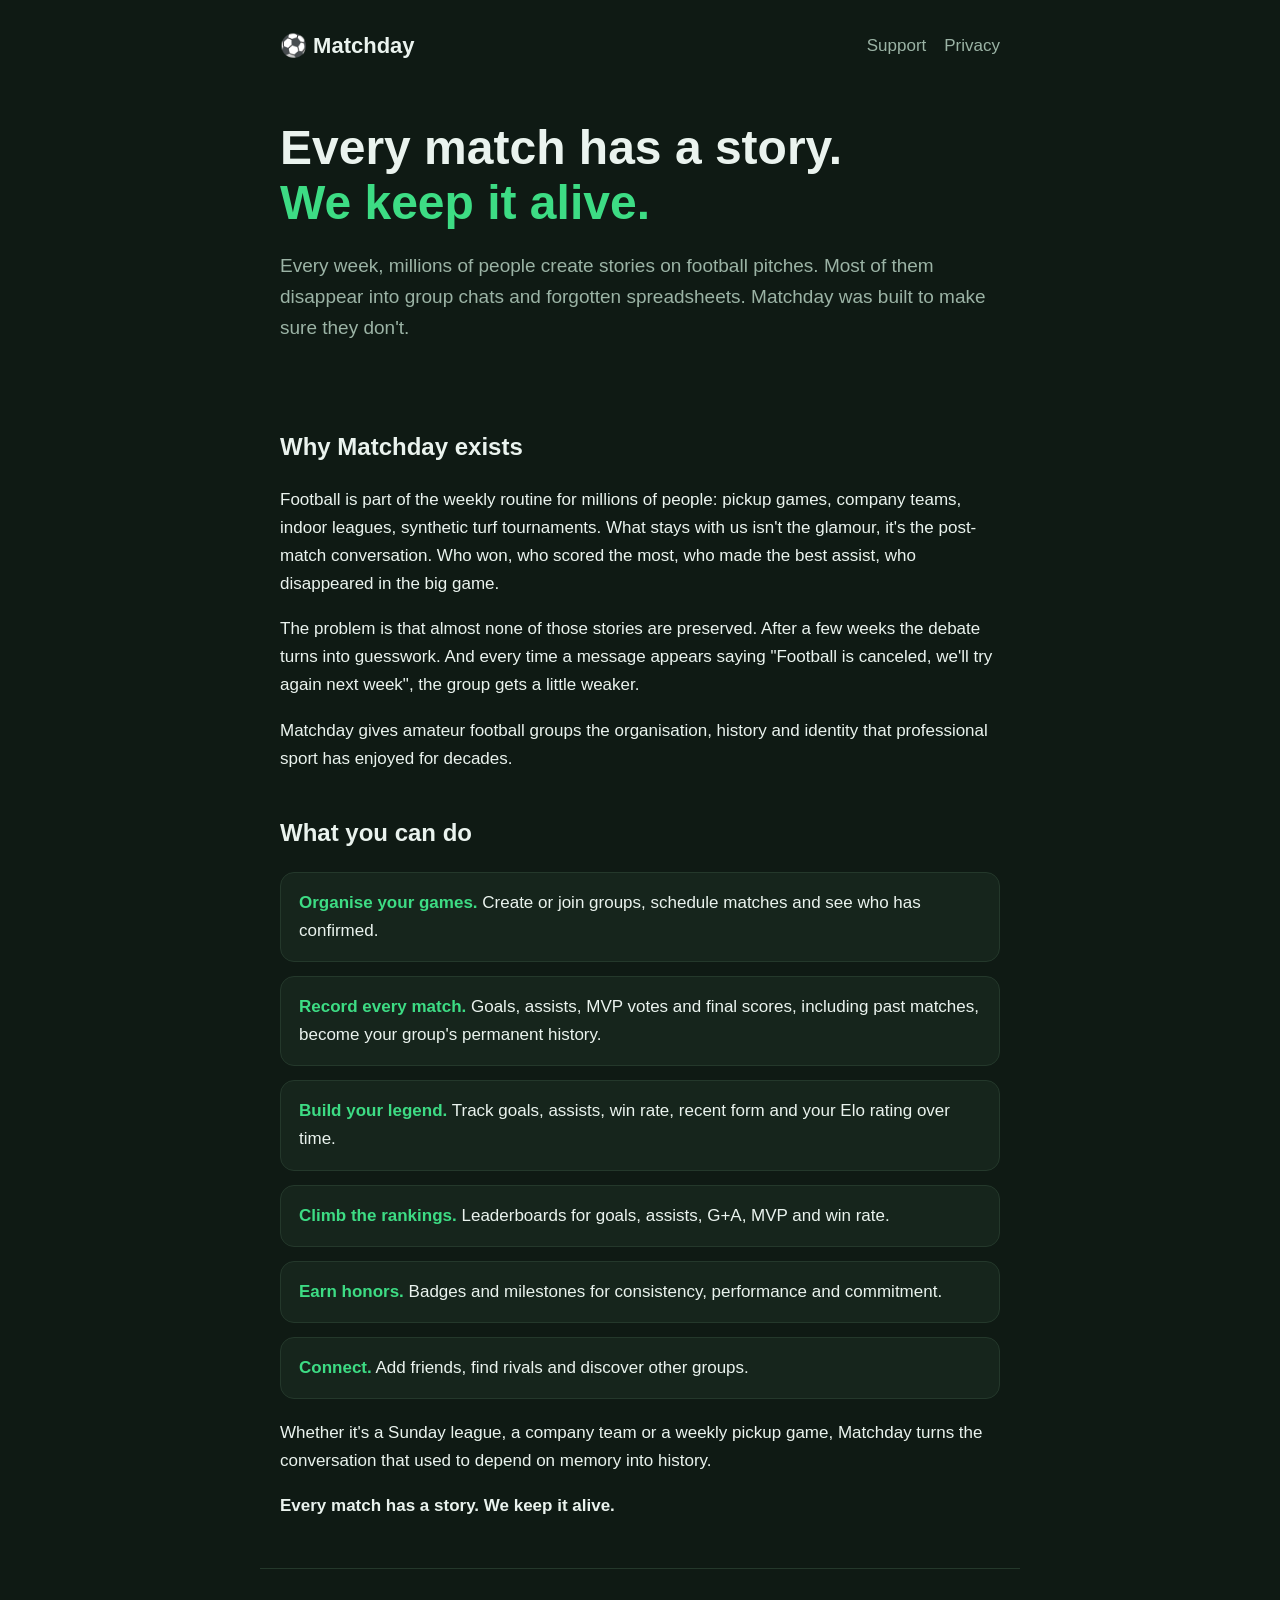
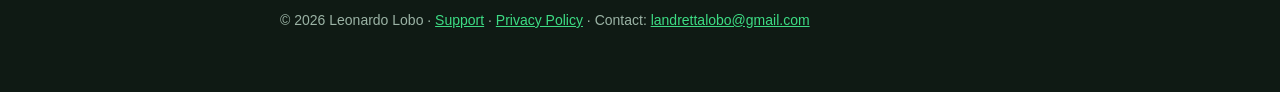
==== index.html @ 34629f0b "Add files via upload" ====
<!doctype html>
<html lang="en"><head><meta charset="utf-8"><meta name="viewport" content="width=device-width,initial-scale=1">
<title>Matchday: Amateur Football</title>
<meta name="description" content="Every match has a story. We keep it alive. Organise your games, record every match and build your football history.">
<link rel="stylesheet" href="style.css"></head><body>
<header><a class="brand" href="index.html">⚽ Matchday</a><nav><a href="support.html">Support</a><a href="privacy.html">Privacy</a></nav></header>
<main>
<section class="hero"><h1>Every match has a story.<br><span>We keep it alive.</span></h1>
<p class="lead">Every week, millions of people create stories on football pitches. Most of them disappear into group chats and forgotten spreadsheets. Matchday was built to make sure they don't.</p></section>

<h2>Why Matchday exists</h2>
<p>Football is part of the weekly routine for millions of people: pickup games, company teams, indoor leagues, synthetic turf tournaments. What stays with us isn't the glamour, it's the post-match conversation. Who won, who scored the most, who made the best assist, who disappeared in the big game.</p>
<p>The problem is that almost none of those stories are preserved. After a few weeks the debate turns into guesswork. And every time a message appears saying "Football is canceled, we'll try again next week", the group gets a little weaker.</p>
<p>Matchday gives amateur football groups the organisation, history and identity that professional sport has enjoyed for decades.</p>

<h2>What you can do</h2>
<div class="cards">
<div class="card"><b>Organise your games.</b> Create or join groups, schedule matches and see who has confirmed.</div>
<div class="card"><b>Record every match.</b> Goals, assists, MVP votes and final scores, including past matches, become your group's permanent history.</div>
<div class="card"><b>Build your legend.</b> Track goals, assists, win rate, recent form and your Elo rating over time.</div>
<div class="card"><b>Climb the rankings.</b> Leaderboards for goals, assists, G+A, MVP and win rate.</div>
<div class="card"><b>Earn honors.</b> Badges and milestones for consistency, performance and commitment.</div>
<div class="card"><b>Connect.</b> Add friends, find rivals and discover other groups.</div>
</div>
<p>Whether it's a Sunday league, a company team or a weekly pickup game, Matchday turns the conversation that used to depend on memory into history.</p>
<p><b>Every match has a story. We keep it alive.</b></p>
</main>
<footer>© 2026 Leonardo Lobo · <a href="support.html">Support</a> · <a href="privacy.html">Privacy Policy</a> · Contact: <a href="mailto:landrettalobo@gmail.com">landrettalobo@gmail.com</a></footer>
</body></html>
---- style.css ----
:root{--bg:#0f1a14;--card:#16251c;--text:#eaf3ee;--muted:#9bb3a5;--green:#3ddc84;--line:#24382b}
*{box-sizing:border-box}
body{margin:0;background:var(--bg);color:var(--text);font:17px/1.65 -apple-system,BlinkMacSystemFont,"Segoe UI",Roboto,Helvetica,Arial,sans-serif}
a{color:var(--green)}
header,main,footer{max-width:760px;margin:0 auto;padding:0 20px}
header{padding-top:28px;display:flex;justify-content:space-between;align-items:center}
.brand{font-weight:800;font-size:22px;color:var(--text);text-decoration:none}
nav a{margin-left:18px;text-decoration:none;color:var(--muted)}
nav a:hover{color:var(--green)}
.hero{padding:56px 0 24px}
h1{font-size:clamp(32px,6vw,48px);line-height:1.15;margin:0 0 16px}
h1 span{color:var(--green)}
h2{margin-top:40px;font-size:24px}
h3{margin-top:28px;font-size:18px}
.lead{color:var(--muted);font-size:19px}
.cards{display:grid;gap:14px;margin:20px 0}
.card{background:var(--card);border:1px solid var(--line);border-radius:14px;padding:16px 18px}
.card b{color:var(--green)}
footer{padding:40px 20px 60px;color:var(--muted);font-size:14px;border-top:1px solid var(--line);margin-top:48px}
.updated{color:var(--muted);font-size:14px}
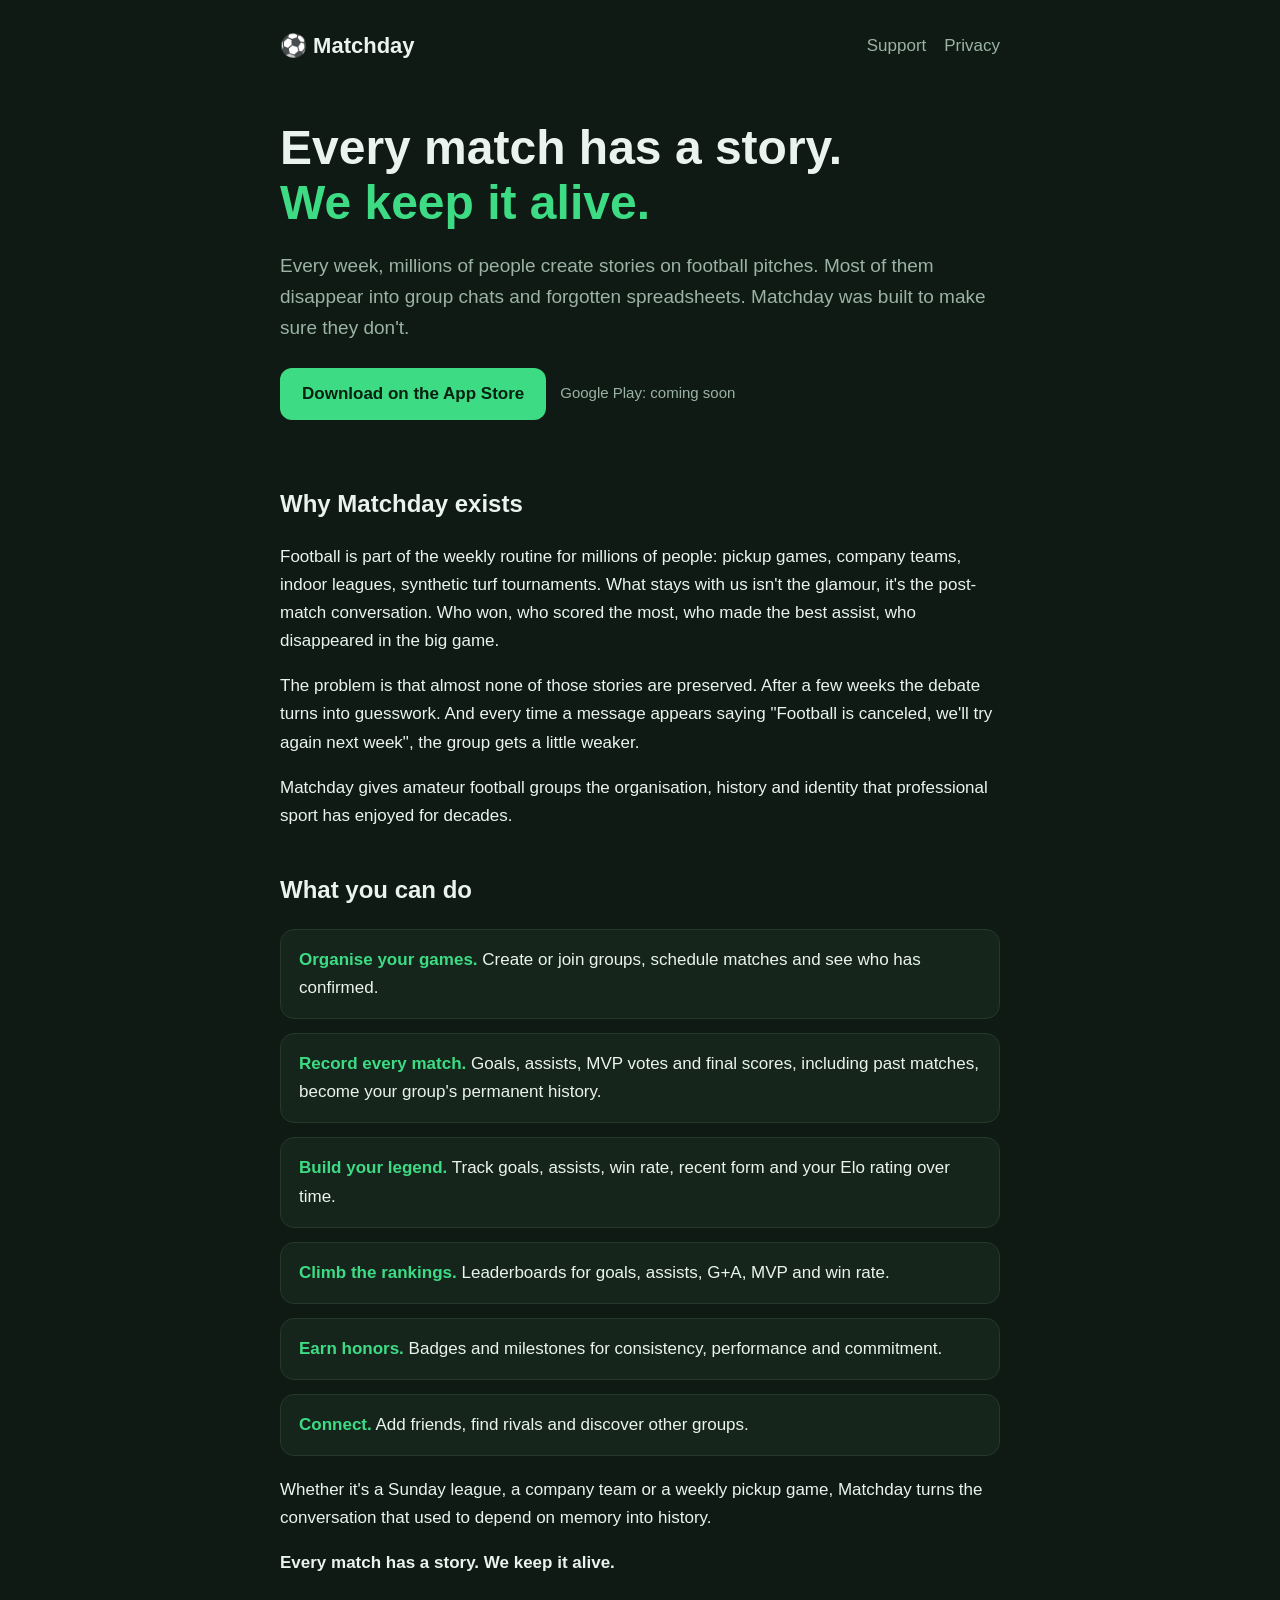
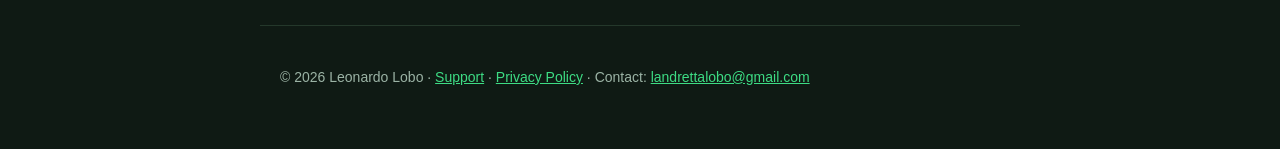
==== commit 1aacce7f: "Add App Store download button to home page" ====
--- a/index.html
+++ b/index.html
@@ -6,7 +6,8 @@
 <header><a class="brand" href="index.html">⚽ Matchday</a><nav><a href="support.html">Support</a><a href="privacy.html">Privacy</a></nav></header>
 <main>
 <section class="hero"><h1>Every match has a story.<br><span>We keep it alive.</span></h1>
-<p class="lead">Every week, millions of people create stories on football pitches. Most of them disappear into group chats and forgotten spreadsheets. Matchday was built to make sure they don't.</p></section>
+<p class="lead">Every week, millions of people create stories on football pitches. Most of them disappear into group chats and forgotten spreadsheets. Matchday was built to make sure they don't.</p>
+<p class="cta"><a class="btn" href="https://apps.apple.com/us/app/matchday-amateur-football/id6829708307">Download on the App Store</a><span class="soon">Google Play: coming soon</span></p></section>
 
 <h2>Why Matchday exists</h2>
 <p>Football is part of the weekly routine for millions of people: pickup games, company teams, indoor leagues, synthetic turf tournaments. What stays with us isn't the glamour, it's the post-match conversation. Who won, who scored the most, who made the best assist, who disappeared in the big game.</p>
--- a/style.css
+++ b/style.css
@@ -18,3 +18,7 @@
 .card b{color:var(--green)}
 footer{padding:40px 20px 60px;color:var(--muted);font-size:14px;border-top:1px solid var(--line);margin-top:48px}
 .updated{color:var(--muted);font-size:14px}
+.cta{display:flex;flex-wrap:wrap;align-items:center;gap:14px;margin:24px 0 0}
+.btn{background:var(--green);color:#06210f;font-weight:700;text-decoration:none;padding:12px 22px;border-radius:12px}
+.btn:hover{filter:brightness(1.1)}
+.soon{color:var(--muted);font-size:15px}
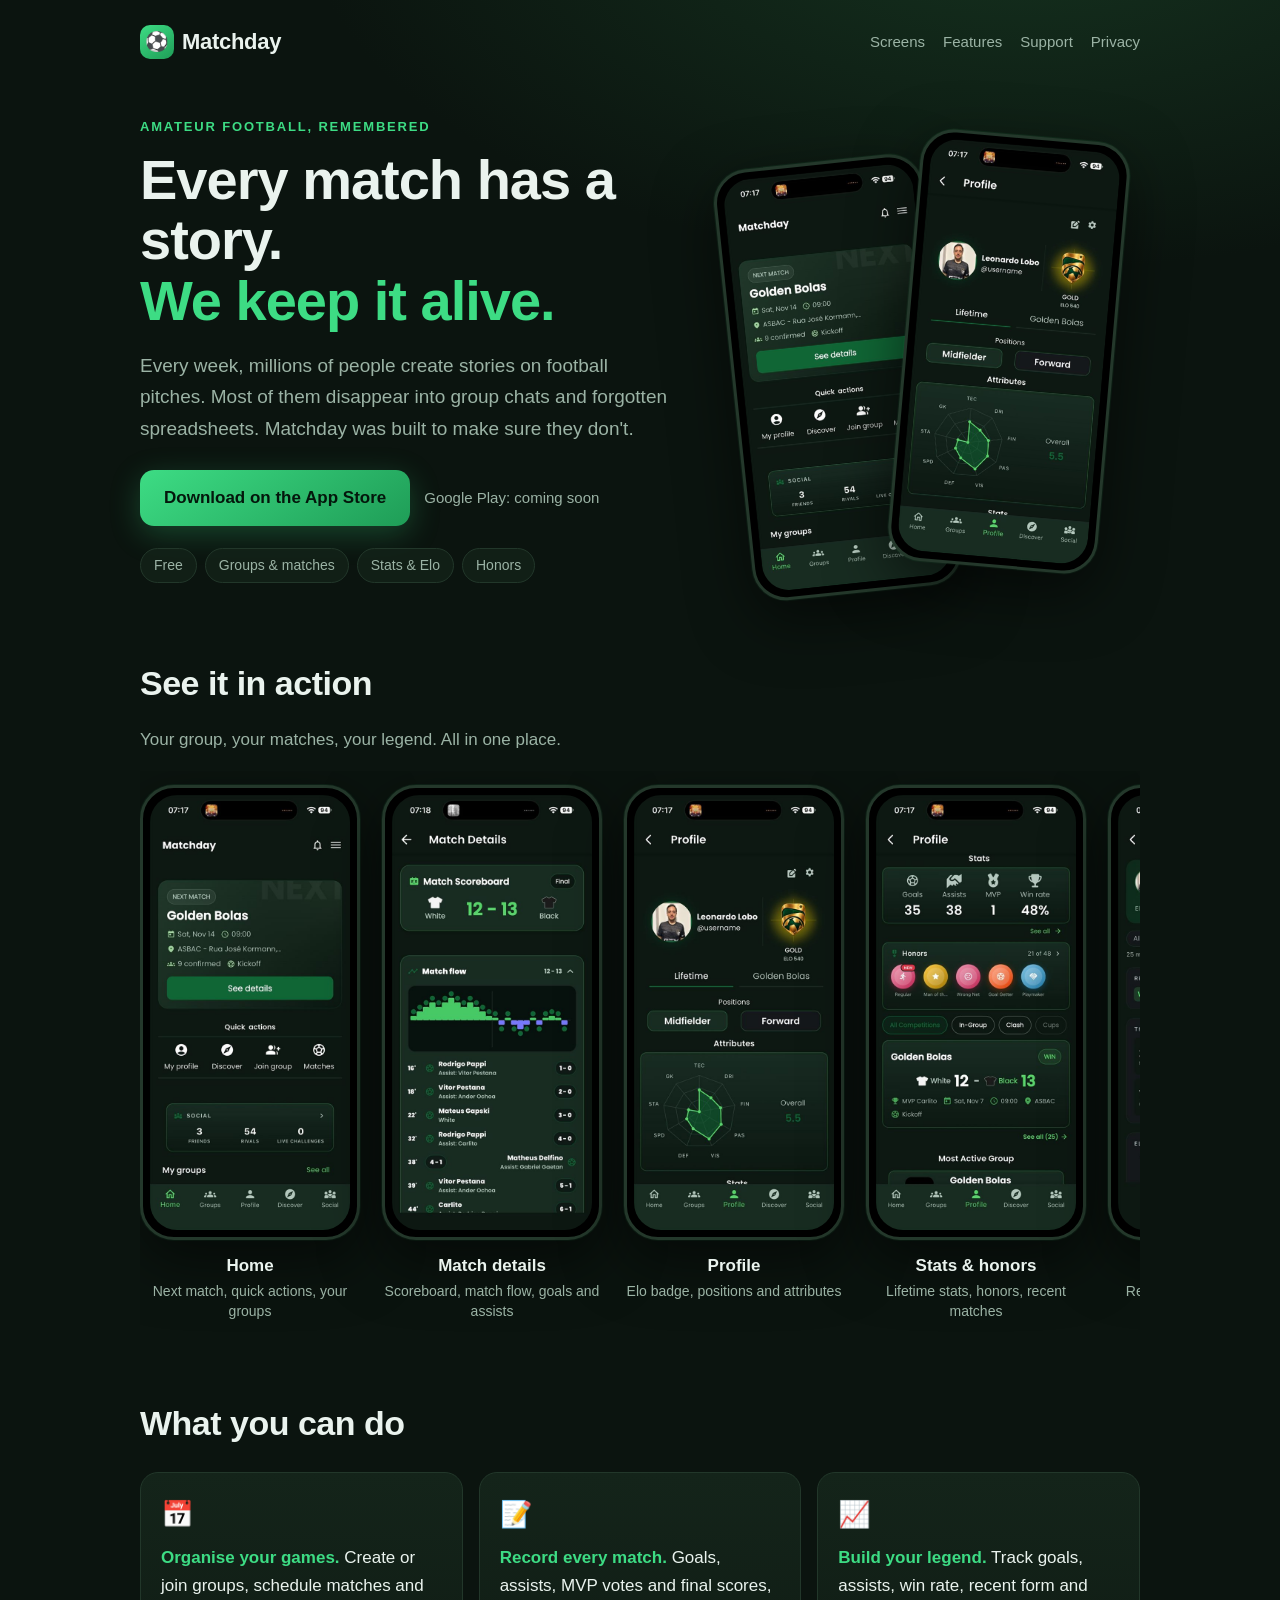
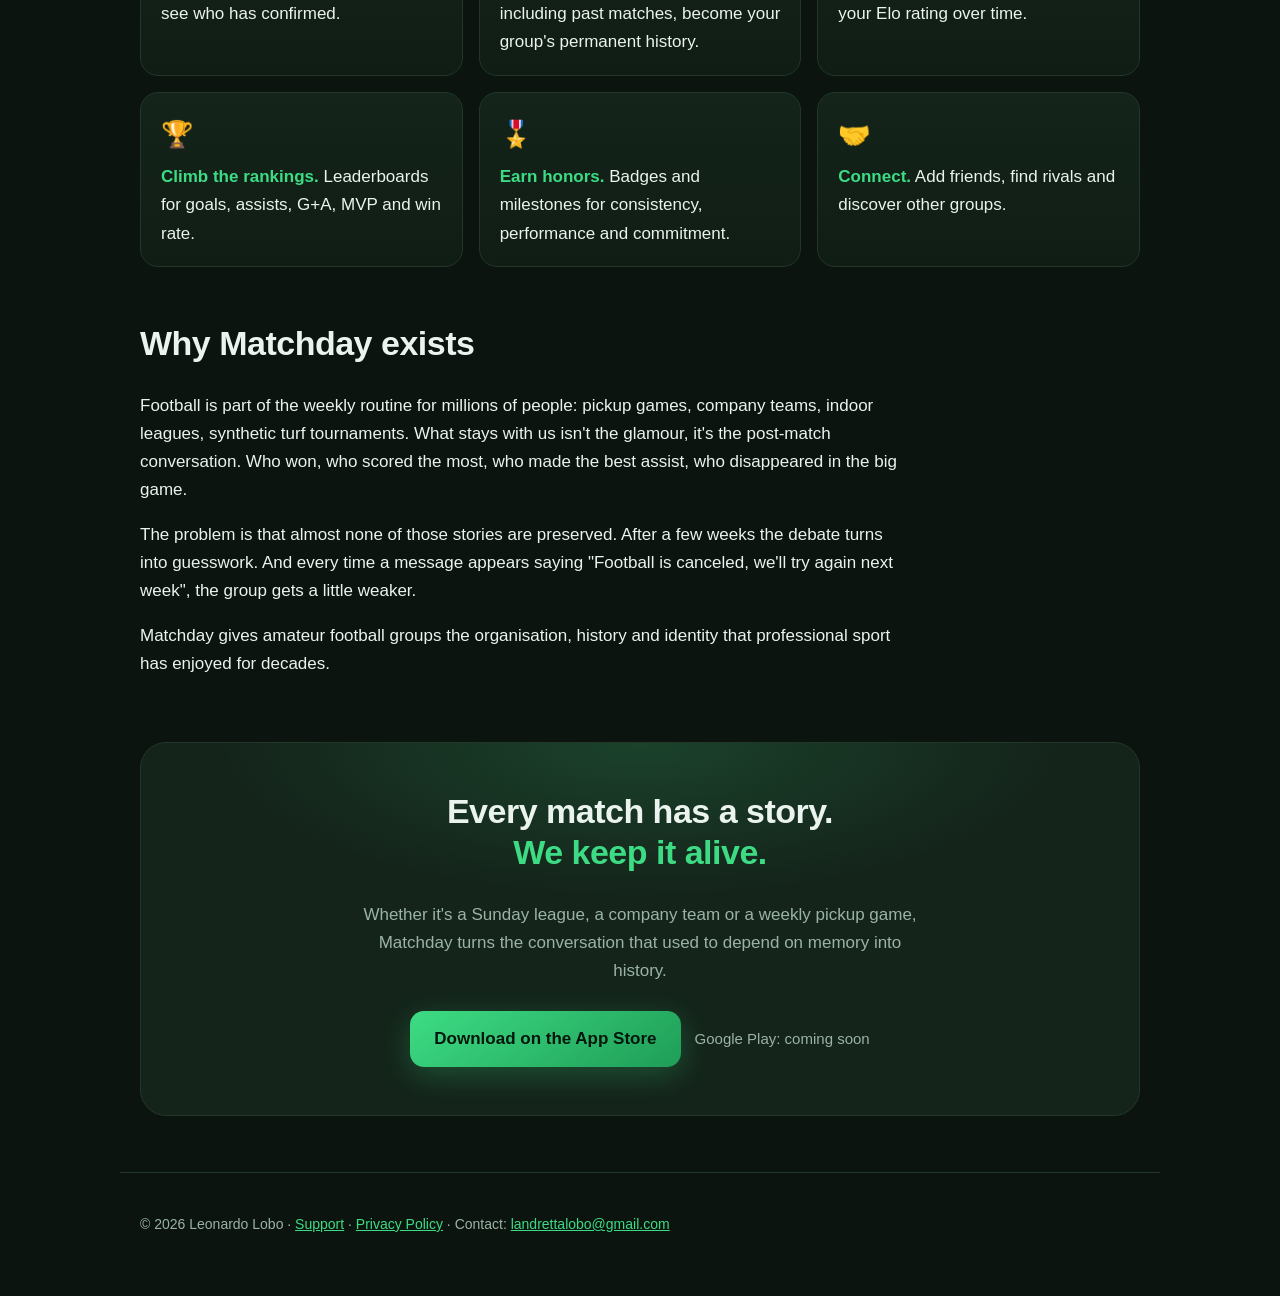
==== commit 3fe6d6c0: "Redesign home page with app screenshots and brand styling" ====
--- a/index.html
+++ b/index.html
@@ -2,29 +2,67 @@
 <html lang="en"><head><meta charset="utf-8"><meta name="viewport" content="width=device-width,initial-scale=1">
 <title>Matchday: Amateur Football</title>
 <meta name="description" content="Every match has a story. We keep it alive. Organise your games, record every match and build your football history.">
+<meta name="theme-color" content="#0b140f">
+<meta property="og:title" content="Matchday: Amateur Football">
+<meta property="og:description" content="Every match has a story. We keep it alive.">
+<meta property="og:image" content="https://loboleo1994.github.io/matchday/shot6.jpg">
 <link rel="stylesheet" href="style.css"></head><body>
-<header><a class="brand" href="index.html">⚽ Matchday</a><nav><a href="support.html">Support</a><a href="privacy.html">Privacy</a></nav></header>
+<header class="site"><a class="brand" href="index.html"><span class="ball">⚽</span> Matchday</a><nav><a href="#screens">Screens</a><a href="#features">Features</a><a href="support.html">Support</a><a href="privacy.html">Privacy</a></nav></header>
 <main>
-<section class="hero"><h1>Every match has a story.<br><span>We keep it alive.</span></h1>
-<p class="lead">Every week, millions of people create stories on football pitches. Most of them disappear into group chats and forgotten spreadsheets. Matchday was built to make sure they don't.</p>
-<p class="cta"><a class="btn" href="https://apps.apple.com/us/app/matchday-amateur-football/id6829708307">Download on the App Store</a><span class="soon">Google Play: coming soon</span></p></section>
 
-<h2>Why Matchday exists</h2>
-<p>Football is part of the weekly routine for millions of people: pickup games, company teams, indoor leagues, synthetic turf tournaments. What stays with us isn't the glamour, it's the post-match conversation. Who won, who scored the most, who made the best assist, who disappeared in the big game.</p>
-<p>The problem is that almost none of those stories are preserved. After a few weeks the debate turns into guesswork. And every time a message appears saying "Football is canceled, we'll try again next week", the group gets a little weaker.</p>
-<p>Matchday gives amateur football groups the organisation, history and identity that professional sport has enjoyed for decades.</p>
+<section class="hero split">
+  <div class="hero-copy">
+    <p class="eyebrow">Amateur football, remembered</p>
+    <h1>Every match has a story.<br><span>We keep it alive.</span></h1>
+    <p class="lead">Every week, millions of people create stories on football pitches. Most of them disappear into group chats and forgotten spreadsheets. Matchday was built to make sure they don't.</p>
+    <p class="cta"><a class="btn" href="https://apps.apple.com/us/app/matchday-amateur-football/id6829708307">Download on the App Store</a><span class="soon">Google Play: coming soon</span></p>
+    <ul class="chips"><li>Free</li><li>Groups &amp; matches</li><li>Stats &amp; Elo</li><li>Honors</li></ul>
+  </div>
+  <div class="hero-art">
+    <div class="phone tilt-l"><img src="shot6.jpg" alt="Matchday home screen" width="270" height="587"></div>
+    <div class="phone tilt-r"><img src="shot5.jpg" alt="Matchday player profile with Elo badge" width="270" height="587"></div>
+  </div>
+</section>
 
-<h2>What you can do</h2>
-<div class="cards">
-<div class="card"><b>Organise your games.</b> Create or join groups, schedule matches and see who has confirmed.</div>
-<div class="card"><b>Record every match.</b> Goals, assists, MVP votes and final scores, including past matches, become your group's permanent history.</div>
-<div class="card"><b>Build your legend.</b> Track goals, assists, win rate, recent form and your Elo rating over time.</div>
-<div class="card"><b>Climb the rankings.</b> Leaderboards for goals, assists, G+A, MVP and win rate.</div>
-<div class="card"><b>Earn honors.</b> Badges and milestones for consistency, performance and commitment.</div>
-<div class="card"><b>Connect.</b> Add friends, find rivals and discover other groups.</div>
-</div>
-<p>Whether it's a Sunday league, a company team or a weekly pickup game, Matchday turns the conversation that used to depend on memory into history.</p>
-<p><b>Every match has a story. We keep it alive.</b></p>
+<section id="screens">
+  <h2>See it in action</h2>
+  <p class="sub">Your group, your matches, your legend. All in one place.</p>
+  <div class="gallery">
+    <figure><div class="phone"><img loading="lazy" src="shot6.jpg" alt="Home screen" width="270" height="587"></div><figcaption>Home<small>Next match, quick actions, your groups</small></figcaption></figure>
+    <figure><div class="phone"><img loading="lazy" src="shot7.jpg" alt="Match details" width="270" height="587"></div><figcaption>Match details<small>Scoreboard, match flow, goals and assists</small></figcaption></figure>
+    <figure><div class="phone"><img loading="lazy" src="shot5.jpg" alt="Player profile" width="270" height="587"></div><figcaption>Profile<small>Elo badge, positions and attributes</small></figcaption></figure>
+    <figure><div class="phone"><img loading="lazy" src="shot4.jpg" alt="Stats and honors" width="270" height="587"></div><figcaption>Stats &amp; honors<small>Lifetime stats, honors, recent matches</small></figcaption></figure>
+    <figure><div class="phone"><img loading="lazy" src="shot1.jpg" alt="My performance" width="270" height="587"></div><figcaption>My performance<small>Recent form, win rate and Elo progression</small></figcaption></figure>
+    <figure><div class="phone"><img loading="lazy" src="shot2.jpg" alt="Rankings" width="270" height="587"></div><figcaption>Rankings<small>Goals, assists, G+A, MVP and win rate</small></figcaption></figure>
+    <figure><div class="phone"><img loading="lazy" src="shot3.jpg" alt="Honors" width="270" height="587"></div><figcaption>Honors<small>Badges for consistency and commitment</small></figcaption></figure>
+  </div>
+</section>
+
+<section id="features">
+  <h2>What you can do</h2>
+  <div class="cards">
+    <div class="card"><span class="ico">📅</span><b>Organise your games.</b> Create or join groups, schedule matches and see who has confirmed.</div>
+    <div class="card"><span class="ico">📝</span><b>Record every match.</b> Goals, assists, MVP votes and final scores, including past matches, become your group's permanent history.</div>
+    <div class="card"><span class="ico">📈</span><b>Build your legend.</b> Track goals, assists, win rate, recent form and your Elo rating over time.</div>
+    <div class="card"><span class="ico">🏆</span><b>Climb the rankings.</b> Leaderboards for goals, assists, G+A, MVP and win rate.</div>
+    <div class="card"><span class="ico">🎖️</span><b>Earn honors.</b> Badges and milestones for consistency, performance and commitment.</div>
+    <div class="card"><span class="ico">🤝</span><b>Connect.</b> Add friends, find rivals and discover other groups.</div>
+  </div>
+</section>
+
+<section class="story">
+  <h2>Why Matchday exists</h2>
+  <p>Football is part of the weekly routine for millions of people: pickup games, company teams, indoor leagues, synthetic turf tournaments. What stays with us isn't the glamour, it's the post-match conversation. Who won, who scored the most, who made the best assist, who disappeared in the big game.</p>
+  <p>The problem is that almost none of those stories are preserved. After a few weeks the debate turns into guesswork. And every time a message appears saying "Football is canceled, we'll try again next week", the group gets a little weaker.</p>
+  <p>Matchday gives amateur football groups the organisation, history and identity that professional sport has enjoyed for decades.</p>
+</section>
+
+<section class="band">
+  <h2>Every match has a story.<br><span>We keep it alive.</span></h2>
+  <p>Whether it's a Sunday league, a company team or a weekly pickup game, Matchday turns the conversation that used to depend on memory into history.</p>
+  <p class="cta center"><a class="btn" href="https://apps.apple.com/us/app/matchday-amateur-football/id6829708307">Download on the App Store</a><span class="soon">Google Play: coming soon</span></p>
+</section>
+
 </main>
 <footer>© 2026 Leonardo Lobo · <a href="support.html">Support</a> · <a href="privacy.html">Privacy Policy</a> · Contact: <a href="mailto:landrettalobo@gmail.com">landrettalobo@gmail.com</a></footer>
 </body></html>
--- a/style.css
+++ b/style.css
@@ -1,24 +1,58 @@
-:root{--bg:#0f1a14;--card:#16251c;--text:#eaf3ee;--muted:#9bb3a5;--green:#3ddc84;--line:#24382b}
+:root{--bg:#0b140f;--bg2:#0f1a14;--card:#14241a;--text:#eaf3ee;--muted:#9bb3a5;--green:#3ddc84;--green-d:#1f9d57;--line:#22372a}
 *{box-sizing:border-box}
-body{margin:0;background:var(--bg);color:var(--text);font:17px/1.65 -apple-system,BlinkMacSystemFont,"Segoe UI",Roboto,Helvetica,Arial,sans-serif}
+html{scroll-behavior:smooth}
+body{margin:0;background:radial-gradient(1200px 600px at 80% -10%,#15321f 0,transparent 60%),var(--bg);background-attachment:fixed;color:var(--text);font:17px/1.65 -apple-system,BlinkMacSystemFont,"Segoe UI",Roboto,Helvetica,Arial,sans-serif}
 a{color:var(--green)}
-header,main,footer{max-width:760px;margin:0 auto;padding:0 20px}
-header{padding-top:28px;display:flex;justify-content:space-between;align-items:center}
-.brand{font-weight:800;font-size:22px;color:var(--text);text-decoration:none}
-nav a{margin-left:18px;text-decoration:none;color:var(--muted)}
+header.site,header,main,footer{max-width:1040px;margin:0 auto;padding-left:20px;padding-right:20px}
+main{padding-left:20px;padding-right:20px}
+header{padding-top:24px;display:flex;justify-content:space-between;align-items:center;flex-wrap:wrap;gap:10px}
+.brand{font-weight:800;font-size:22px;color:var(--text);text-decoration:none;display:flex;align-items:center;gap:8px;letter-spacing:-.3px}
+.brand .ball{display:inline-grid;place-items:center;width:34px;height:34px;border-radius:10px;background:linear-gradient(145deg,var(--green),var(--green-d));font-size:19px}
+nav a{margin-left:18px;text-decoration:none;color:var(--muted);font-size:15px}
 nav a:hover{color:var(--green)}
 .hero{padding:56px 0 24px}
-h1{font-size:clamp(32px,6vw,48px);line-height:1.15;margin:0 0 16px}
-h1 span{color:var(--green)}
-h2{margin-top:40px;font-size:24px}
+.split{display:grid;grid-template-columns:1.1fr .9fr;gap:30px;align-items:center}
+.eyebrow{color:var(--green);font-weight:700;font-size:13px;letter-spacing:.14em;text-transform:uppercase;margin:0 0 12px}
+h1{font-size:clamp(34px,6vw,56px);line-height:1.08;margin:0 0 18px;letter-spacing:-1px}
+h1 span,h2 span{color:var(--green)}
+h2{margin-top:56px;font-size:clamp(26px,4vw,34px);line-height:1.2;letter-spacing:-.5px}
 h3{margin-top:28px;font-size:18px}
 .lead{color:var(--muted);font-size:19px}
-.cards{display:grid;gap:14px;margin:20px 0}
-.card{background:var(--card);border:1px solid var(--line);border-radius:14px;padding:16px 18px}
+.sub{color:var(--muted);margin-top:-6px}
+.cta{display:flex;flex-wrap:wrap;align-items:center;gap:14px;margin:26px 0 0}
+.cta.center{justify-content:center}
+.btn{background:linear-gradient(145deg,var(--green),var(--green-d));color:#04170c;font-weight:800;text-decoration:none;padding:14px 24px;border-radius:14px;box-shadow:0 8px 30px rgba(61,220,132,.25);transition:transform .15s}
+.btn:hover{transform:translateY(-2px)}
+.soon{color:var(--muted);font-size:15px}
+.chips{list-style:none;display:flex;flex-wrap:wrap;gap:8px;padding:0;margin:22px 0 0}
+.chips li{border:1px solid var(--line);background:rgba(20,36,26,.7);color:var(--muted);padding:5px 13px;border-radius:999px;font-size:14px}
+.hero-art{position:relative;display:flex;justify-content:center;gap:0;min-height:430px}
+.phone{background:#000;border:3px solid #24382b;border-radius:34px;padding:7px;box-shadow:0 20px 60px rgba(0,0,0,.55),0 0 0 1px rgba(61,220,132,.08);overflow:hidden}
+.phone img{display:block;width:100%;height:auto;border-radius:27px}
+.hero-art .phone{width:210px;position:absolute;top:0}
+.tilt-l{left:6%;transform:rotate(-6deg) translateY(26px)}
+.tilt-r{right:6%;transform:rotate(5deg)}
+.updated{color:var(--muted);font-size:14px}
+.gallery{display:flex;gap:22px;overflow-x:auto;padding:14px 4px 26px;scroll-snap-type:x mandatory;-webkit-overflow-scrolling:touch}
+.gallery figure{margin:0;flex:0 0 220px;scroll-snap-align:start}
+.gallery figcaption{margin-top:12px;font-weight:700;text-align:center}
+.gallery figcaption small{display:block;color:var(--muted);font-weight:400;font-size:14px;line-height:1.4;margin-top:2px}
+.gallery::-webkit-scrollbar{height:8px}.gallery::-webkit-scrollbar-thumb{background:var(--line);border-radius:8px}
+.cards{display:grid;grid-template-columns:repeat(auto-fit,minmax(280px,1fr));gap:16px;margin:22px 0}
+.card{background:linear-gradient(180deg,var(--card),#101d15);border:1px solid var(--line);border-radius:18px;padding:20px 20px 18px}
 .card b{color:var(--green)}
-footer{padding:40px 20px 60px;color:var(--muted);font-size:14px;border-top:1px solid var(--line);margin-top:48px}
-.updated{color:var(--muted);font-size:14px}
-.cta{display:flex;flex-wrap:wrap;align-items:center;gap:14px;margin:24px 0 0}
-.btn{background:var(--green);color:#06210f;font-weight:700;text-decoration:none;padding:12px 22px;border-radius:12px}
-.btn:hover{filter:brightness(1.1)}
-.soon{color:var(--muted);font-size:15px}
+.card .ico{display:block;font-size:26px;margin-bottom:8px}
+.story{max-width:760px}
+.band{margin:64px 0 10px;text-align:center;padding:48px 24px;border:1px solid var(--line);border-radius:26px;background:radial-gradient(600px 220px at 50% 0,rgba(61,220,132,.16),transparent 70%),var(--card)}
+.band h2{margin-top:0}
+.band p{color:var(--muted);max-width:560px;margin-left:auto;margin-right:auto}
+/* inner pages */
+main>p,main>h2,main>h3,main>ul,main>div.card,main>section.hero:not(.split){max-width:760px}
+footer{padding:40px 20px 60px;color:var(--muted);font-size:14px;border-top:1px solid var(--line);margin-top:56px}
+@media (max-width:760px){
+  .split{grid-template-columns:1fr}
+  .hero-art{min-height:380px;order:2}
+  .hero-art .phone{width:180px}
+  nav a{margin-left:12px}
+  nav a[href="#screens"],nav a[href="#features"]{display:none}
+}
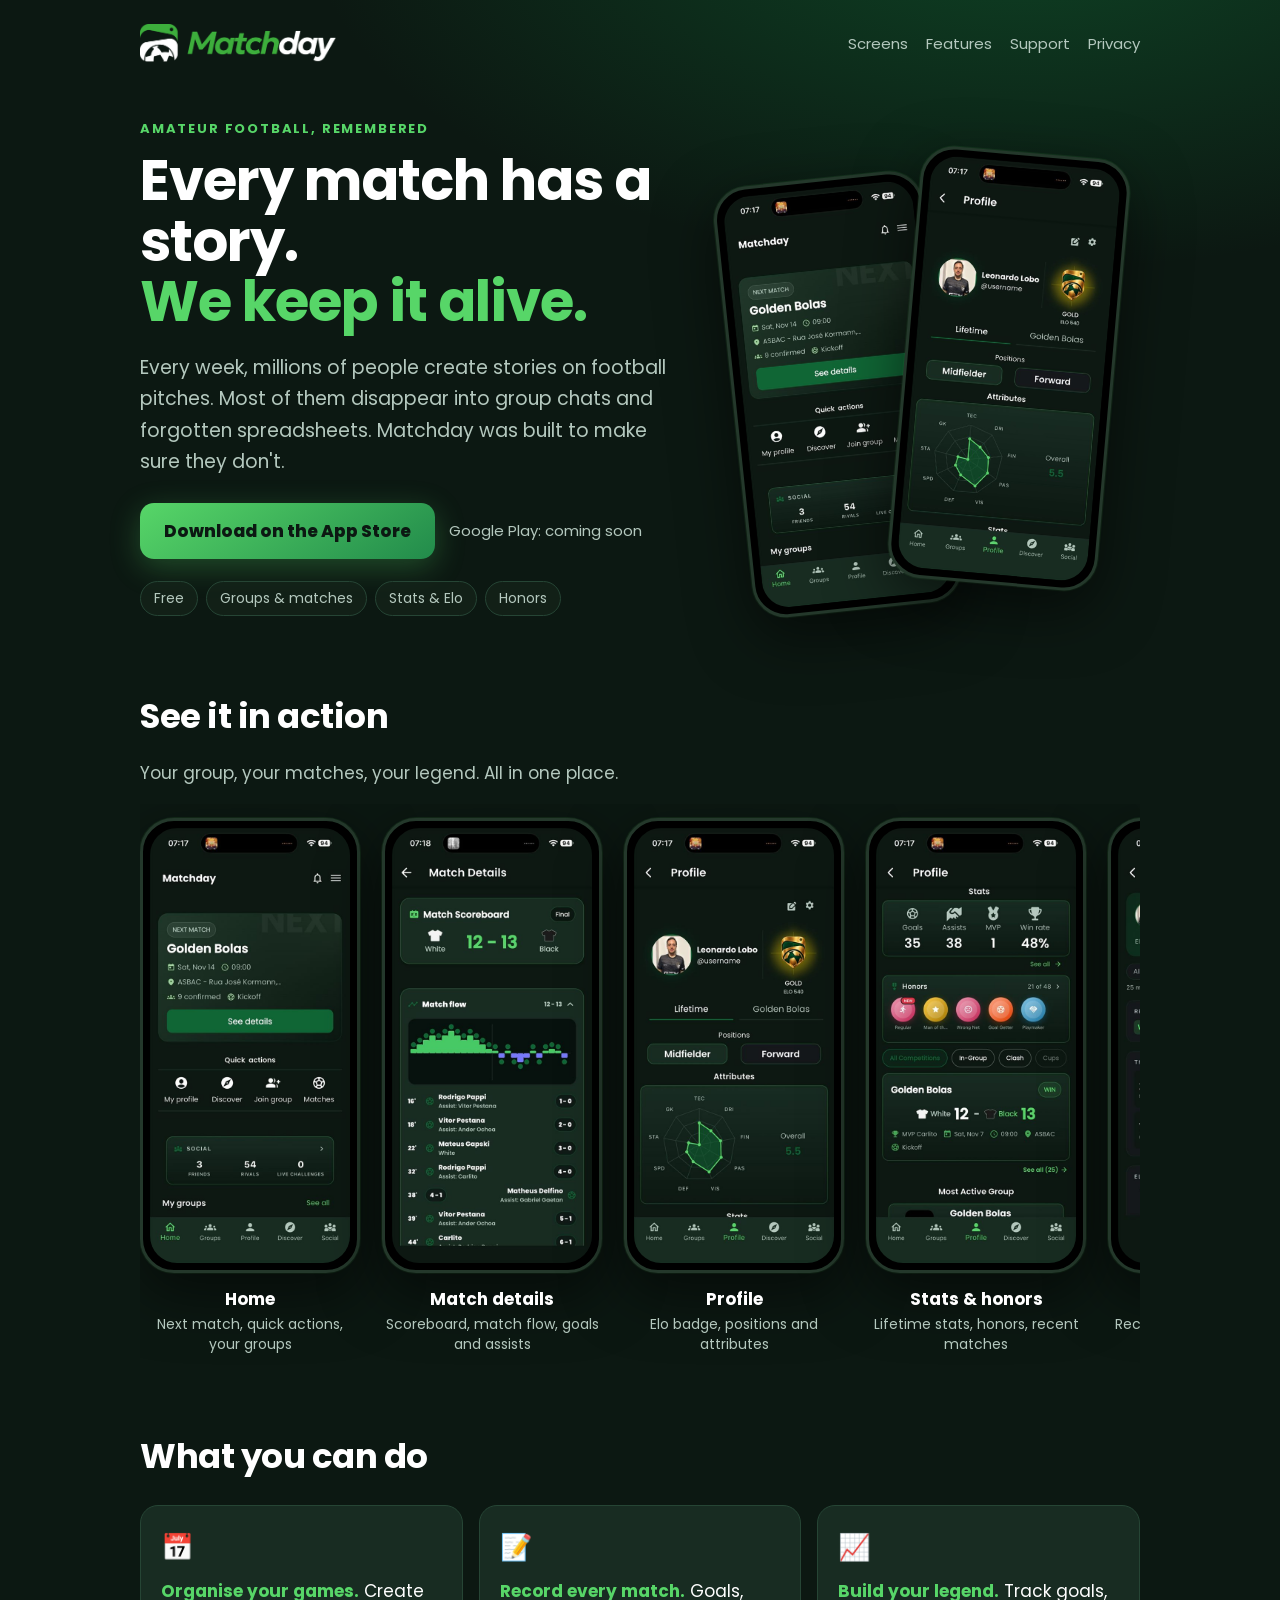
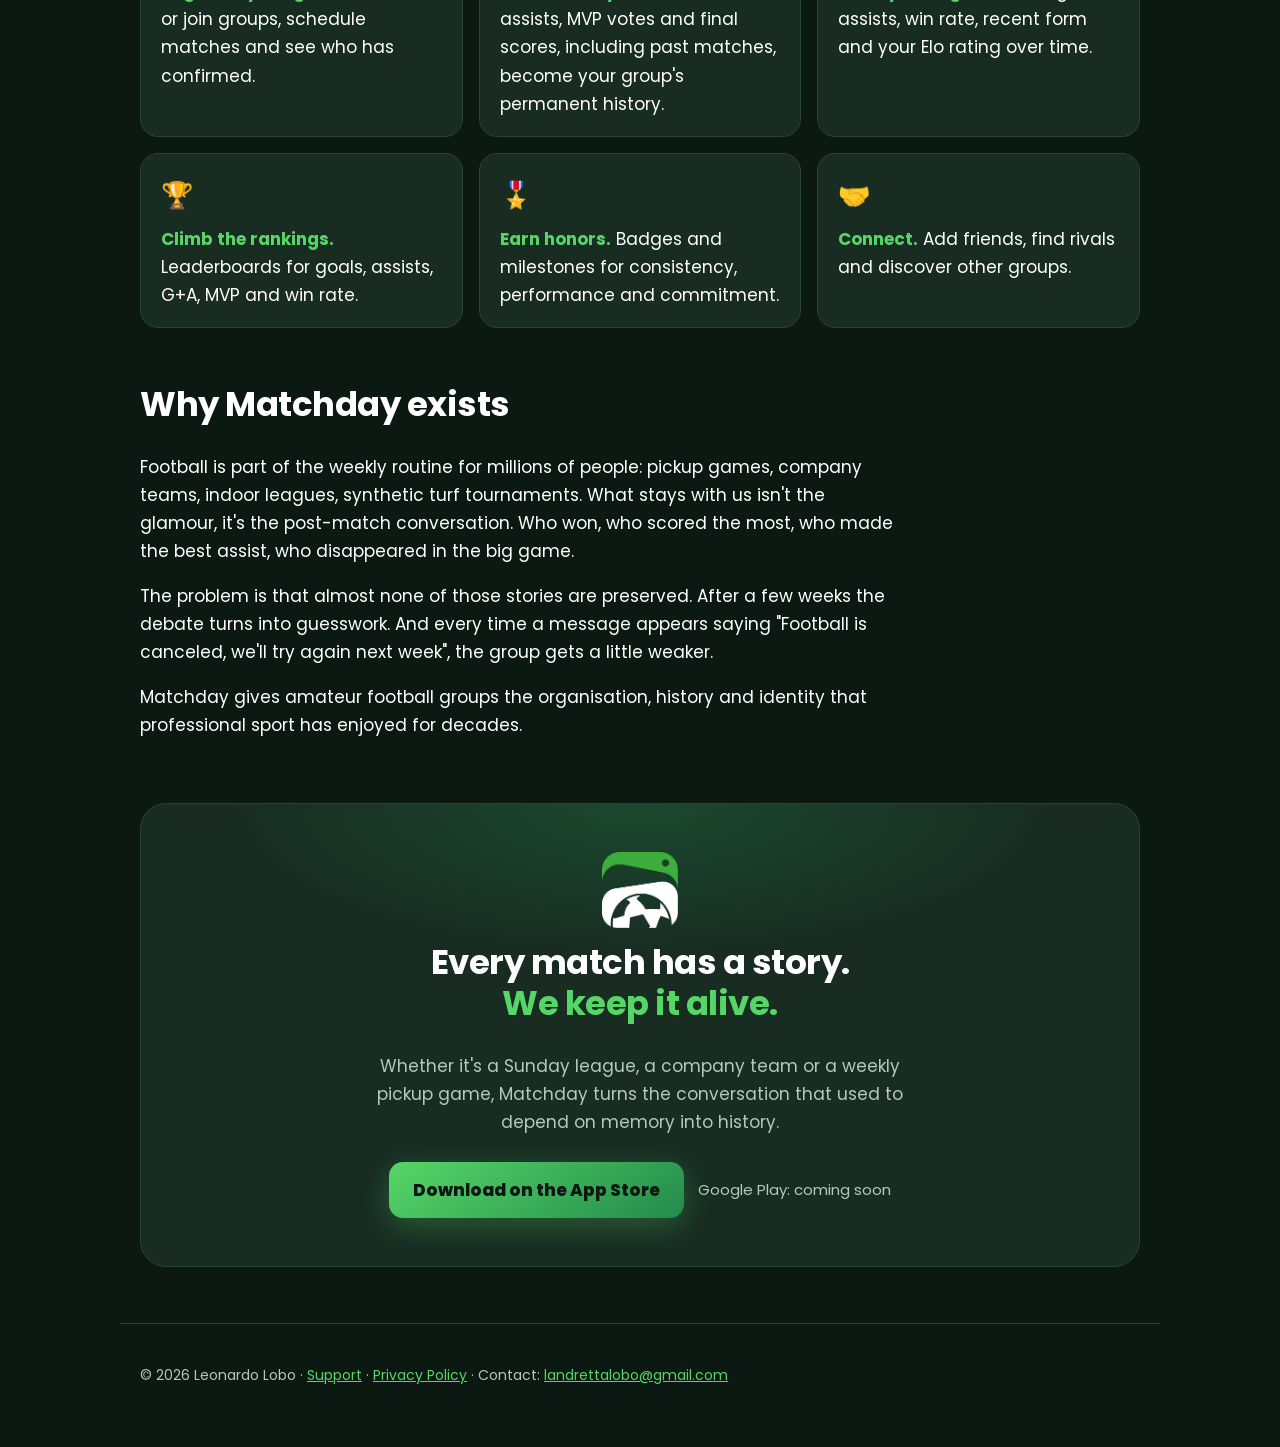
==== commit ccc02450: "Apply official Matchday logo, brand colors and Poppins font" ====
--- a/index.html
+++ b/index.html
@@ -6,8 +6,11 @@
 <meta property="og:title" content="Matchday: Amateur Football">
 <meta property="og:description" content="Every match has a story. We keep it alive.">
 <meta property="og:image" content="https://loboleo1994.github.io/matchday/shot6.jpg">
+<link rel="icon" type="image/png" href="icon.png"><link rel="apple-touch-icon" href="icon.png">
+<link rel="preconnect" href="https://fonts.googleapis.com"><link rel="preconnect" href="https://fonts.gstatic.com" crossorigin>
+<link href="https://fonts.googleapis.com/css2?family=Poppins:wght@400;500;600;700;800&display=swap" rel="stylesheet">
 <link rel="stylesheet" href="style.css"></head><body>
-<header class="site"><a class="brand" href="index.html"><span class="ball">⚽</span> Matchday</a><nav><a href="#screens">Screens</a><a href="#features">Features</a><a href="support.html">Support</a><a href="privacy.html">Privacy</a></nav></header>
+<header class="site"><a class="brand" href="index.html"><img src="logo-horizontal.png" alt="Matchday" width="448" height="87"></a><nav><a href="#screens">Screens</a><a href="#features">Features</a><a href="support.html">Support</a><a href="privacy.html">Privacy</a></nav></header>
 <main>
 
 <section class="hero split">
@@ -58,6 +61,7 @@
 </section>
 
 <section class="band">
+  <img class="band-icon" src="icon.png" alt="" width="668" height="668">
   <h2>Every match has a story.<br><span>We keep it alive.</span></h2>
   <p>Whether it's a Sunday league, a company team or a weekly pickup game, Matchday turns the conversation that used to depend on memory into history.</p>
   <p class="cta center"><a class="btn" href="https://apps.apple.com/us/app/matchday-amateur-football/id6829708307">Download on the App Store</a><span class="soon">Google Play: coming soon</span></p>
--- a/style.css
+++ b/style.css
@@ -1,13 +1,13 @@
-:root{--bg:#0b140f;--bg2:#0f1a14;--card:#14241a;--text:#eaf3ee;--muted:#9bb3a5;--green:#3ddc84;--green-d:#1f9d57;--line:#22372a}
+:root{--bg:#0C1812;--card:#182C22;--text:#FFFFFF;--muted:#B4C8BE;--green:#57D668;--green-d:#228B4B;--primary:#106634;--line:#264535}
 *{box-sizing:border-box}
 html{scroll-behavior:smooth}
-body{margin:0;background:radial-gradient(1200px 600px at 80% -10%,#15321f 0,transparent 60%),var(--bg);background-attachment:fixed;color:var(--text);font:17px/1.65 -apple-system,BlinkMacSystemFont,"Segoe UI",Roboto,Helvetica,Arial,sans-serif}
+body{margin:0;background:radial-gradient(1200px 600px at 80% -10%,rgba(16,102,52,.55) 0,transparent 60%),var(--bg);background-attachment:fixed;color:var(--text);font:17px/1.65 Poppins,Inter,-apple-system,BlinkMacSystemFont,"Segoe UI",Roboto,Helvetica,Arial,sans-serif}
 a{color:var(--green)}
 header.site,header,main,footer{max-width:1040px;margin:0 auto;padding-left:20px;padding-right:20px}
 main{padding-left:20px;padding-right:20px}
 header{padding-top:24px;display:flex;justify-content:space-between;align-items:center;flex-wrap:wrap;gap:10px}
-.brand{font-weight:800;font-size:22px;color:var(--text);text-decoration:none;display:flex;align-items:center;gap:8px;letter-spacing:-.3px}
-.brand .ball{display:inline-grid;place-items:center;width:34px;height:34px;border-radius:10px;background:linear-gradient(145deg,var(--green),var(--green-d));font-size:19px}
+.brand{display:flex;align-items:center}
+.brand img{height:38px;width:auto;display:block}
 nav a{margin-left:18px;text-decoration:none;color:var(--muted);font-size:15px}
 nav a:hover{color:var(--green)}
 .hero{padding:56px 0 24px}
@@ -21,13 +21,13 @@
 .sub{color:var(--muted);margin-top:-6px}
 .cta{display:flex;flex-wrap:wrap;align-items:center;gap:14px;margin:26px 0 0}
 .cta.center{justify-content:center}
-.btn{background:linear-gradient(145deg,var(--green),var(--green-d));color:#04170c;font-weight:800;text-decoration:none;padding:14px 24px;border-radius:14px;box-shadow:0 8px 30px rgba(61,220,132,.25);transition:transform .15s}
+.btn{background:linear-gradient(145deg,var(--green),var(--green-d));color:#0C1812;font-weight:800;text-decoration:none;padding:14px 24px;border-radius:14px;box-shadow:0 8px 30px rgba(87,214,104,.28);transition:transform .15s}
 .btn:hover{transform:translateY(-2px)}
 .soon{color:var(--muted);font-size:15px}
 .chips{list-style:none;display:flex;flex-wrap:wrap;gap:8px;padding:0;margin:22px 0 0}
 .chips li{border:1px solid var(--line);background:rgba(20,36,26,.7);color:var(--muted);padding:5px 13px;border-radius:999px;font-size:14px}
 .hero-art{position:relative;display:flex;justify-content:center;gap:0;min-height:430px}
-.phone{background:#000;border:3px solid #24382b;border-radius:34px;padding:7px;box-shadow:0 20px 60px rgba(0,0,0,.55),0 0 0 1px rgba(61,220,132,.08);overflow:hidden}
+.phone{background:#000;border:3px solid #24382b;border-radius:34px;padding:7px;box-shadow:0 20px 60px rgba(0,0,0,.55),0 0 0 1px rgba(87,214,104,.1);overflow:hidden}
 .phone img{display:block;width:100%;height:auto;border-radius:27px}
 .hero-art .phone{width:210px;position:absolute;top:0}
 .tilt-l{left:6%;transform:rotate(-6deg) translateY(26px)}
@@ -39,11 +39,11 @@
 .gallery figcaption small{display:block;color:var(--muted);font-weight:400;font-size:14px;line-height:1.4;margin-top:2px}
 .gallery::-webkit-scrollbar{height:8px}.gallery::-webkit-scrollbar-thumb{background:var(--line);border-radius:8px}
 .cards{display:grid;grid-template-columns:repeat(auto-fit,minmax(280px,1fr));gap:16px;margin:22px 0}
-.card{background:linear-gradient(180deg,var(--card),#101d15);border:1px solid var(--line);border-radius:18px;padding:20px 20px 18px}
+.card{background:var(--card);border:1px solid var(--line);border-radius:18px;padding:20px 20px 18px}
 .card b{color:var(--green)}
 .card .ico{display:block;font-size:26px;margin-bottom:8px}
 .story{max-width:760px}
-.band{margin:64px 0 10px;text-align:center;padding:48px 24px;border:1px solid var(--line);border-radius:26px;background:radial-gradient(600px 220px at 50% 0,rgba(61,220,132,.16),transparent 70%),var(--card)}
+.band{margin:64px 0 10px;text-align:center;padding:48px 24px;border:1px solid var(--line);border-radius:26px;background:radial-gradient(600px 220px at 50% 0,rgba(34,139,75,.30),transparent 70%),var(--card)}
 .band h2{margin-top:0}
 .band p{color:var(--muted);max-width:560px;margin-left:auto;margin-right:auto}
 /* inner pages */
@@ -56,3 +56,4 @@
   nav a{margin-left:12px}
   nav a[href="#screens"],nav a[href="#features"]{display:none}
 }
+.band-icon{width:76px;height:76px;display:block;margin:0 auto 14px}
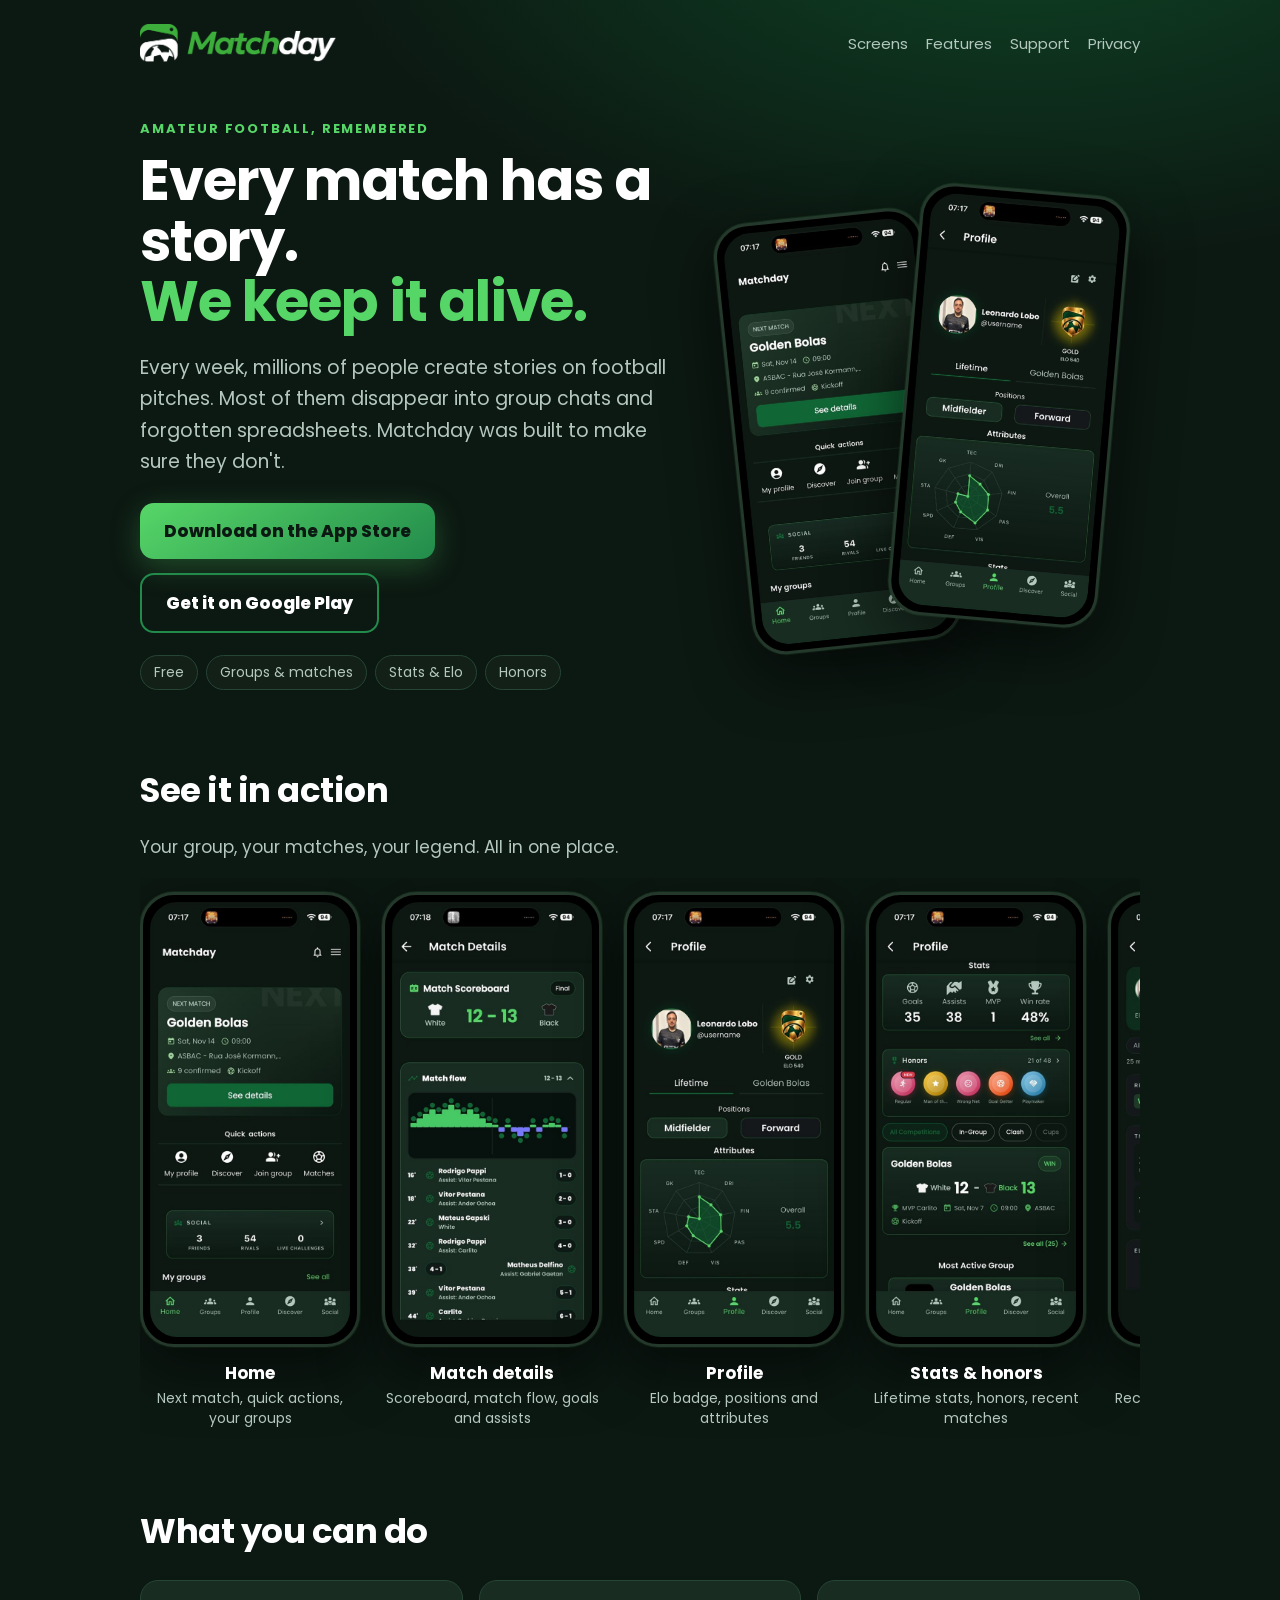
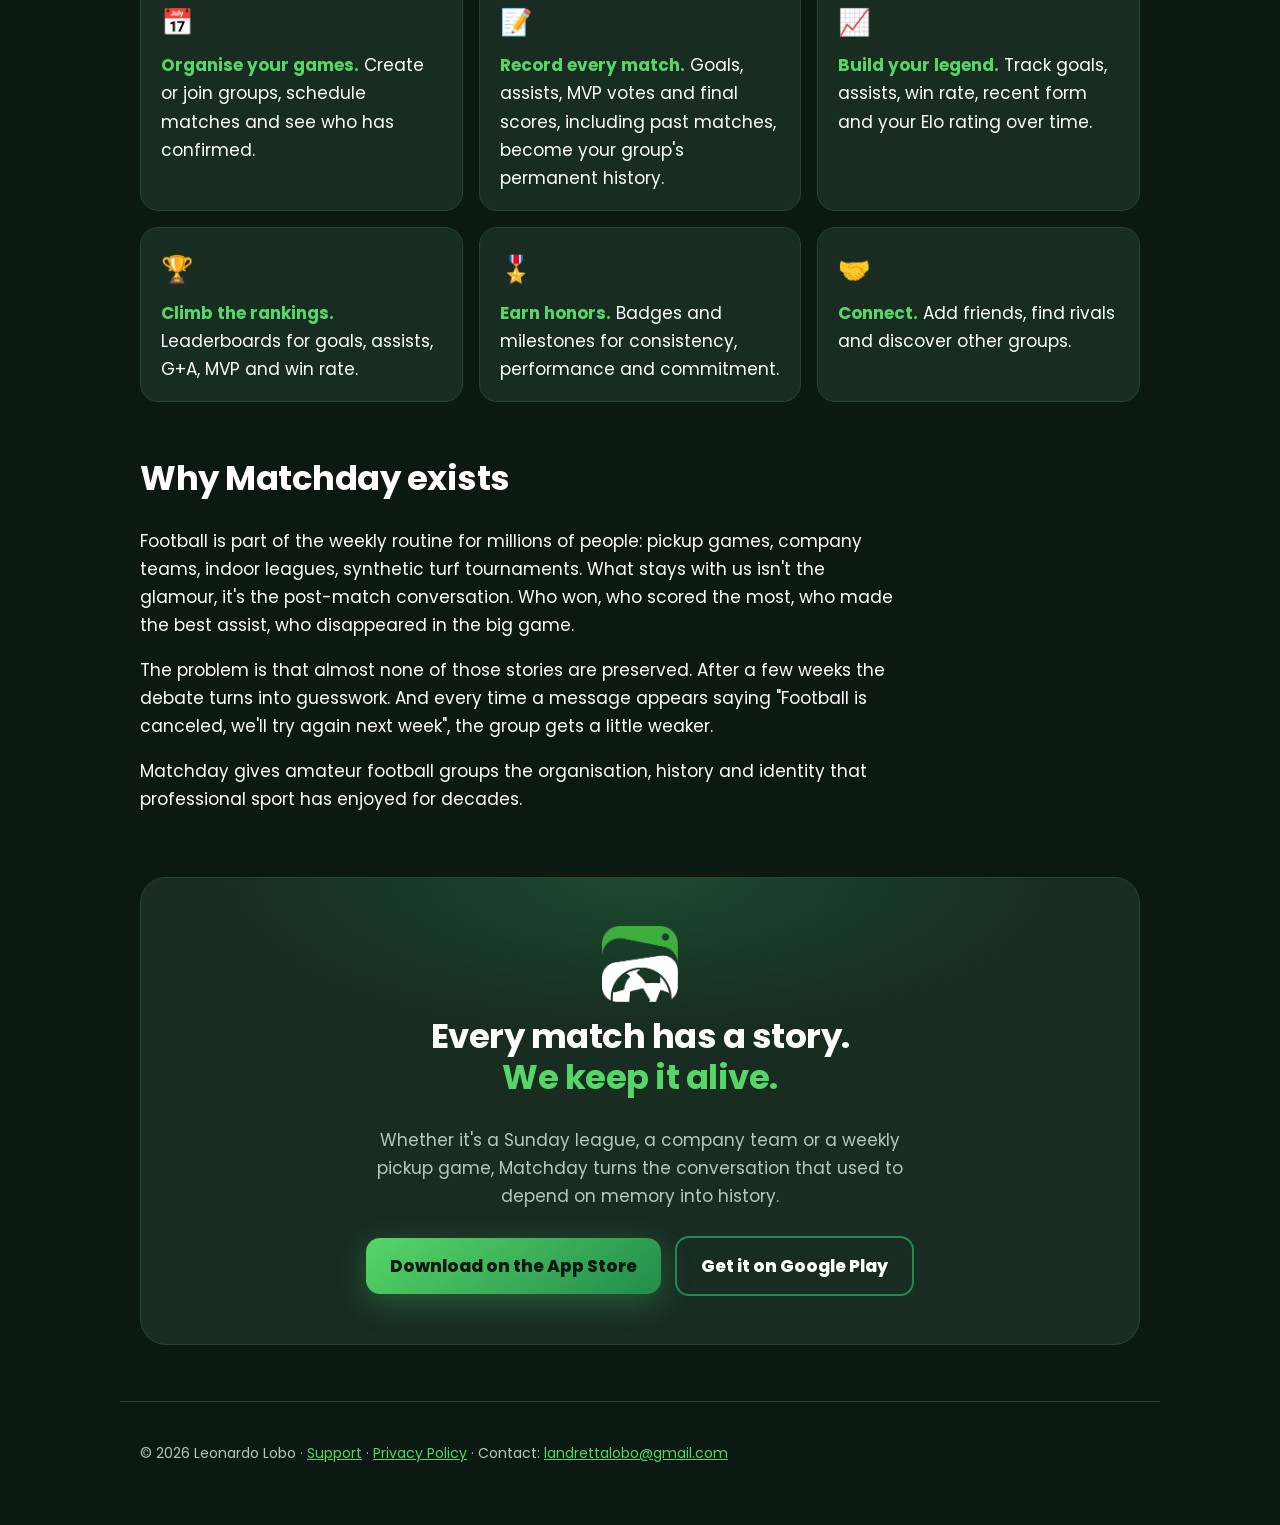
==== commit df4a4e30: "Add Google Play download button" ====
--- a/index.html
+++ b/index.html
@@ -9,7 +9,7 @@
 <link rel="icon" type="image/png" href="icon.png"><link rel="apple-touch-icon" href="icon.png">
 <link rel="preconnect" href="https://fonts.googleapis.com"><link rel="preconnect" href="https://fonts.gstatic.com" crossorigin>
 <link href="https://fonts.googleapis.com/css2?family=Poppins:wght@400;500;600;700;800&display=swap" rel="stylesheet">
-<link rel="stylesheet" href="style.css"></head><body>
+<link rel="stylesheet" href="style.css?v=4"></head><body>
 <header class="site"><a class="brand" href="index.html"><img src="logo-horizontal.png" alt="Matchday" width="448" height="87"></a><nav><a href="#screens">Screens</a><a href="#features">Features</a><a href="support.html">Support</a><a href="privacy.html">Privacy</a></nav></header>
 <main>
 
@@ -18,7 +18,7 @@
     <p class="eyebrow">Amateur football, remembered</p>
     <h1>Every match has a story.<br><span>We keep it alive.</span></h1>
     <p class="lead">Every week, millions of people create stories on football pitches. Most of them disappear into group chats and forgotten spreadsheets. Matchday was built to make sure they don't.</p>
-    <p class="cta"><a class="btn" href="https://apps.apple.com/us/app/matchday-amateur-football/id6829708307">Download on the App Store</a><span class="soon">Google Play: coming soon</span></p>
+    <p class="cta"><a class="btn" href="https://apps.apple.com/us/app/matchday-amateur-football/id6829708307">Download on the App Store</a><a class="btn alt" href="https://play.google.com/store/apps/details?id=com.matchdayfootball.app">Get it on Google Play</a></p>
     <ul class="chips"><li>Free</li><li>Groups &amp; matches</li><li>Stats &amp; Elo</li><li>Honors</li></ul>
   </div>
   <div class="hero-art">
@@ -64,7 +64,7 @@
   <img class="band-icon" src="icon.png" alt="" width="668" height="668">
   <h2>Every match has a story.<br><span>We keep it alive.</span></h2>
   <p>Whether it's a Sunday league, a company team or a weekly pickup game, Matchday turns the conversation that used to depend on memory into history.</p>
-  <p class="cta center"><a class="btn" href="https://apps.apple.com/us/app/matchday-amateur-football/id6829708307">Download on the App Store</a><span class="soon">Google Play: coming soon</span></p>
+  <p class="cta center"><a class="btn" href="https://apps.apple.com/us/app/matchday-amateur-football/id6829708307">Download on the App Store</a><a class="btn alt" href="https://play.google.com/store/apps/details?id=com.matchdayfootball.app">Get it on Google Play</a></p>
 </section>
 
 </main>
--- a/style.css
+++ b/style.css
@@ -57,3 +57,5 @@
   nav a[href="#screens"],nav a[href="#features"]{display:none}
 }
 .band-icon{width:76px;height:76px;display:block;margin:0 auto 14px}
+.btn.alt{background:transparent;color:var(--text);border:2px solid var(--green-d);box-shadow:none}
+.btn.alt:hover{border-color:var(--green)}
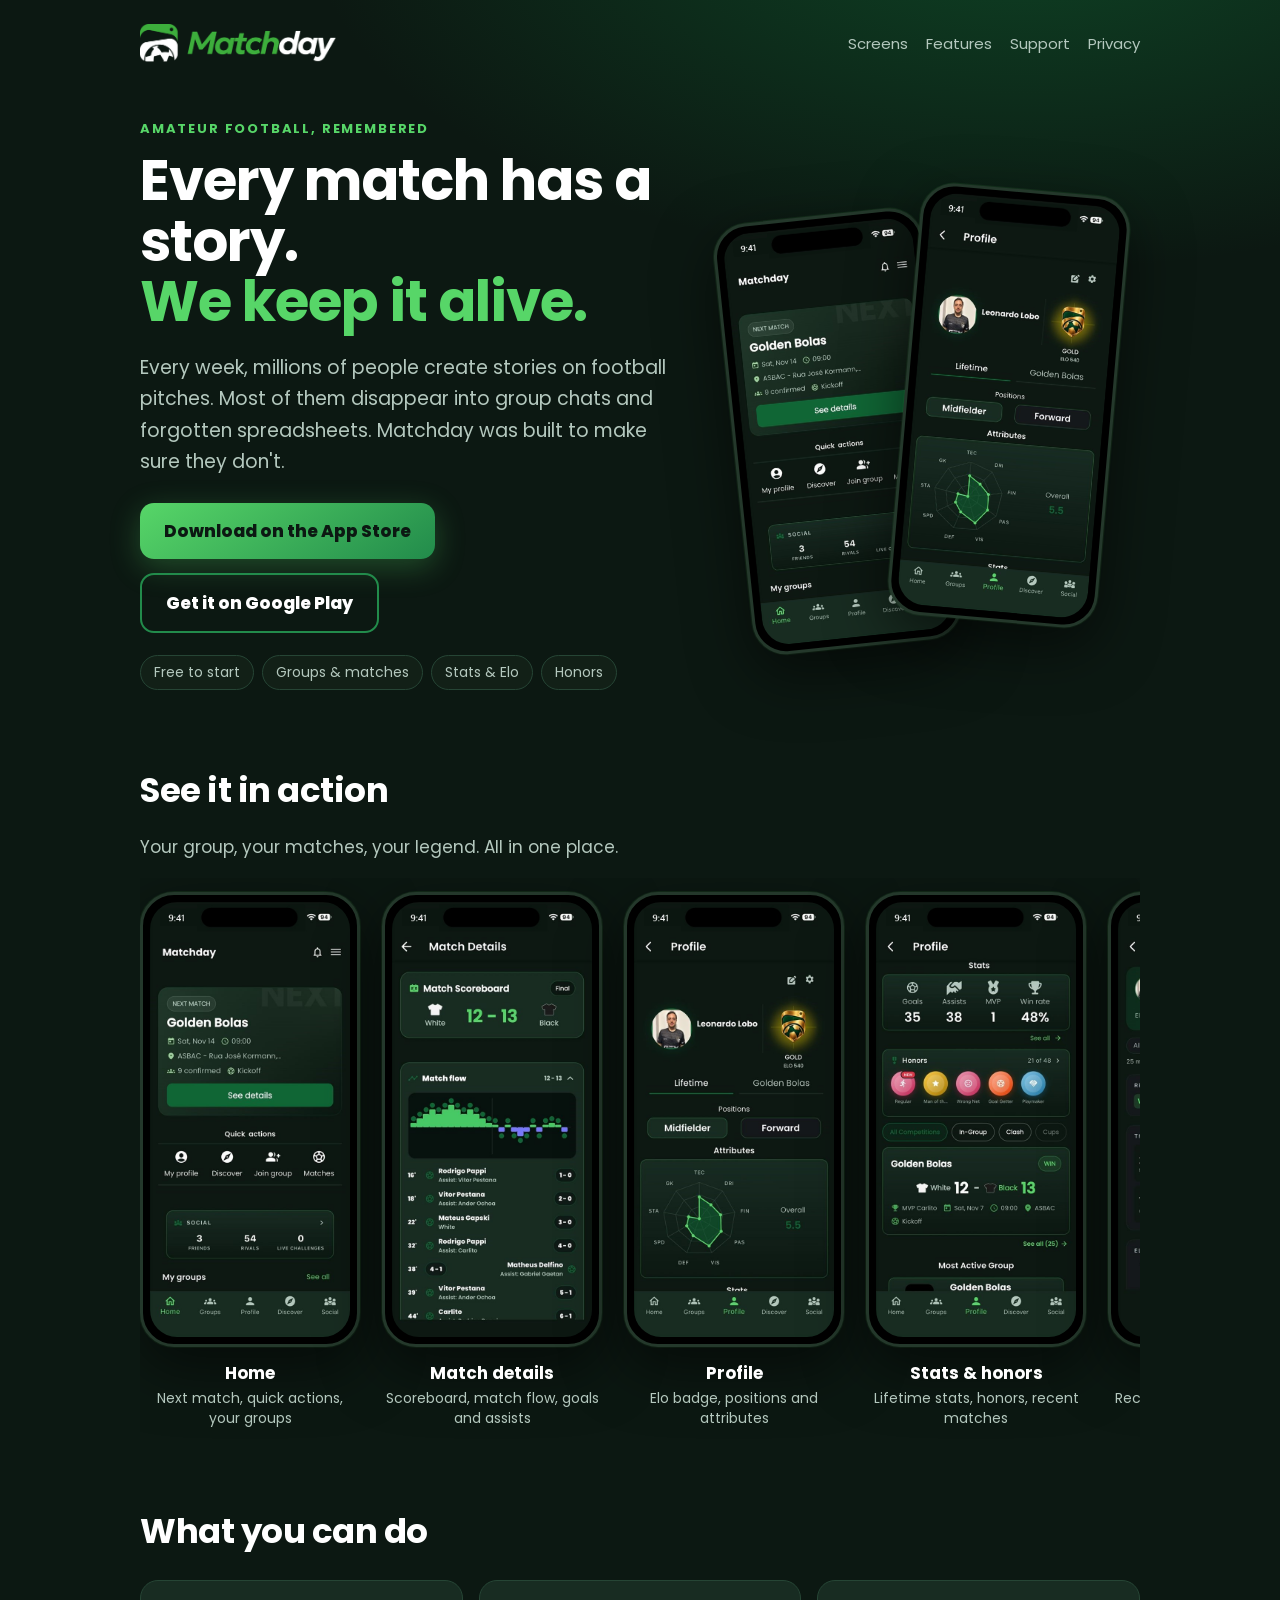
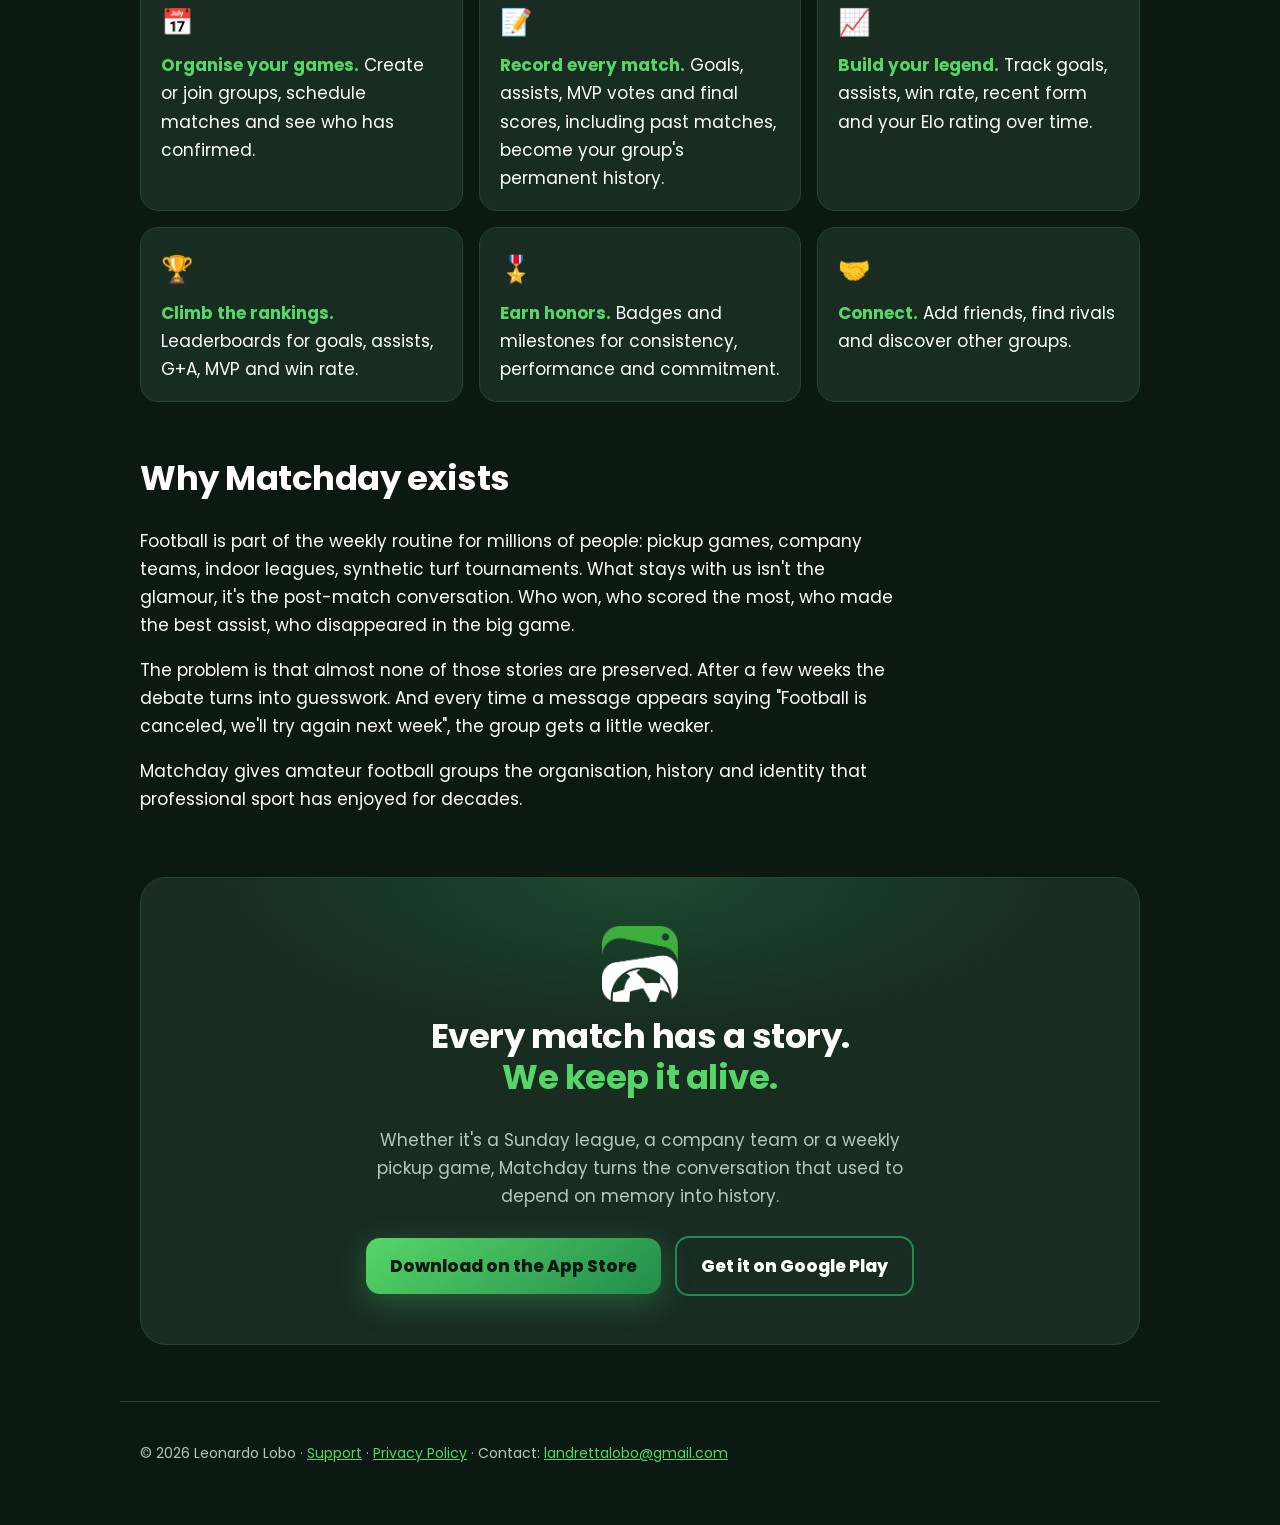
==== commit c5935325: "Landing page: 'Free to start' chip, remove @username placeholder, clean status bars in screenshots C" ====
--- a/index.html
+++ b/index.html
@@ -5,7 +5,10 @@
 <meta name="theme-color" content="#0b140f">
 <meta property="og:title" content="Matchday: Amateur Football">
 <meta property="og:description" content="Every match has a story. We keep it alive.">
-<meta property="og:image" content="https://loboleo1994.github.io/matchday/shot6.jpg">
+<meta property="og:image" content="https://loboleo1994.github.io/matchday/og-card.png">
+<meta property="og:image:width" content="1200"><meta property="og:image:height" content="630">
+<meta property="og:type" content="website"><meta property="og:url" content="https://loboleo1994.github.io/matchday/">
+<meta name="twitter:card" content="summary_large_image"><meta name="twitter:image" content="https://loboleo1994.github.io/matchday/og-card.png">
 <link rel="icon" type="image/png" href="icon.png"><link rel="apple-touch-icon" href="icon.png">
 <link rel="preconnect" href="https://fonts.googleapis.com"><link rel="preconnect" href="https://fonts.gstatic.com" crossorigin>
 <link href="https://fonts.googleapis.com/css2?family=Poppins:wght@400;500;600;700;800&display=swap" rel="stylesheet">
@@ -19,11 +22,11 @@
     <h1>Every match has a story.<br><span>We keep it alive.</span></h1>
     <p class="lead">Every week, millions of people create stories on football pitches. Most of them disappear into group chats and forgotten spreadsheets. Matchday was built to make sure they don't.</p>
     <p class="cta"><a class="btn" href="https://apps.apple.com/us/app/matchday-amateur-football/id6829708307">Download on the App Store</a><a class="btn alt" href="https://play.google.com/store/apps/details?id=com.matchdayfootball.app">Get it on Google Play</a></p>
-    <ul class="chips"><li>Free</li><li>Groups &amp; matches</li><li>Stats &amp; Elo</li><li>Honors</li></ul>
+    <ul class="chips"><li>Free to start</li><li>Groups &amp; matches</li><li>Stats &amp; Elo</li><li>Honors</li></ul>
   </div>
   <div class="hero-art">
-    <div class="phone tilt-l"><img src="shot6.jpg" alt="Matchday home screen" width="270" height="587"></div>
-    <div class="phone tilt-r"><img src="shot5.jpg" alt="Matchday player profile with Elo badge" width="270" height="587"></div>
+    <div class="phone tilt-l"><img src="shot6.jpg?v=2" alt="Matchday home screen" width="270" height="587"></div>
+    <div class="phone tilt-r"><img src="shot5.jpg?v=2" alt="Matchday player profile with Elo badge" width="270" height="587"></div>
   </div>
 </section>
 
@@ -31,13 +34,13 @@
   <h2>See it in action</h2>
   <p class="sub">Your group, your matches, your legend. All in one place.</p>
   <div class="gallery">
-    <figure><div class="phone"><img loading="lazy" src="shot6.jpg" alt="Home screen" width="270" height="587"></div><figcaption>Home<small>Next match, quick actions, your groups</small></figcaption></figure>
-    <figure><div class="phone"><img loading="lazy" src="shot7.jpg" alt="Match details" width="270" height="587"></div><figcaption>Match details<small>Scoreboard, match flow, goals and assists</small></figcaption></figure>
-    <figure><div class="phone"><img loading="lazy" src="shot5.jpg" alt="Player profile" width="270" height="587"></div><figcaption>Profile<small>Elo badge, positions and attributes</small></figcaption></figure>
-    <figure><div class="phone"><img loading="lazy" src="shot4.jpg" alt="Stats and honors" width="270" height="587"></div><figcaption>Stats &amp; honors<small>Lifetime stats, honors, recent matches</small></figcaption></figure>
-    <figure><div class="phone"><img loading="lazy" src="shot1.jpg" alt="My performance" width="270" height="587"></div><figcaption>My performance<small>Recent form, win rate and Elo progression</small></figcaption></figure>
-    <figure><div class="phone"><img loading="lazy" src="shot2.jpg" alt="Rankings" width="270" height="587"></div><figcaption>Rankings<small>Goals, assists, G+A, MVP and win rate</small></figcaption></figure>
-    <figure><div class="phone"><img loading="lazy" src="shot3.jpg" alt="Honors" width="270" height="587"></div><figcaption>Honors<small>Badges for consistency and commitment</small></figcaption></figure>
+    <figure><div class="phone"><img loading="lazy" src="shot6.jpg?v=2" alt="Home screen" width="270" height="587"></div><figcaption>Home<small>Next match, quick actions, your groups</small></figcaption></figure>
+    <figure><div class="phone"><img loading="lazy" src="shot7.jpg?v=2" alt="Match details" width="270" height="587"></div><figcaption>Match details<small>Scoreboard, match flow, goals and assists</small></figcaption></figure>
+    <figure><div class="phone"><img loading="lazy" src="shot5.jpg?v=2" alt="Player profile" width="270" height="587"></div><figcaption>Profile<small>Elo badge, positions and attributes</small></figcaption></figure>
+    <figure><div class="phone"><img loading="lazy" src="shot4.jpg?v=2" alt="Stats and honors" width="270" height="587"></div><figcaption>Stats &amp; honors<small>Lifetime stats, honors, recent matches</small></figcaption></figure>
+    <figure><div class="phone"><img loading="lazy" src="shot1.jpg?v=2" alt="My performance" width="270" height="587"></div><figcaption>My performance<small>Recent form, win rate and Elo progression</small></figcaption></figure>
+    <figure><div class="phone"><img loading="lazy" src="shot2.jpg?v=2" alt="Rankings" width="270" height="587"></div><figcaption>Rankings<small>Goals, assists, G+A, MVP and win rate</small></figcaption></figure>
+    <figure><div class="phone"><img loading="lazy" src="shot3.jpg?v=2" alt="Honors" width="270" height="587"></div><figcaption>Honors<small>Badges for consistency and commitment</small></figcaption></figure>
   </div>
 </section>
 
